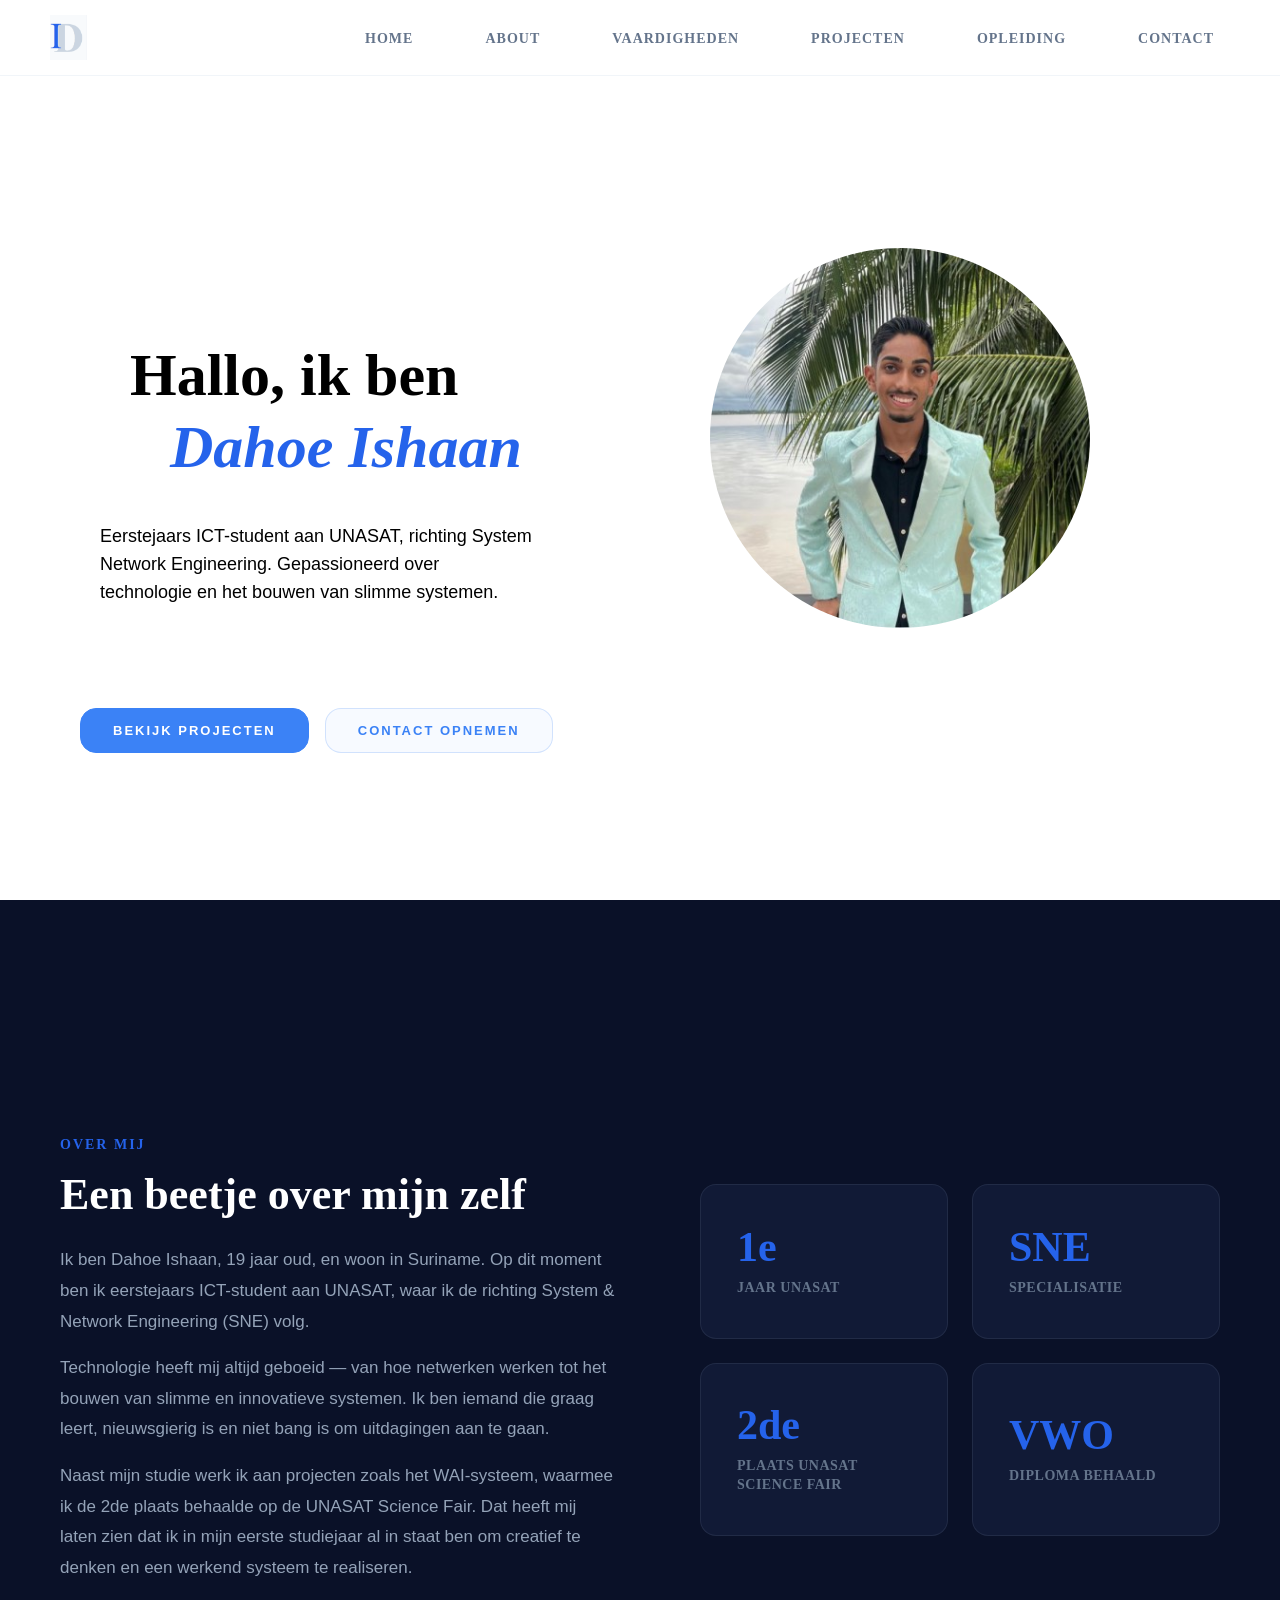
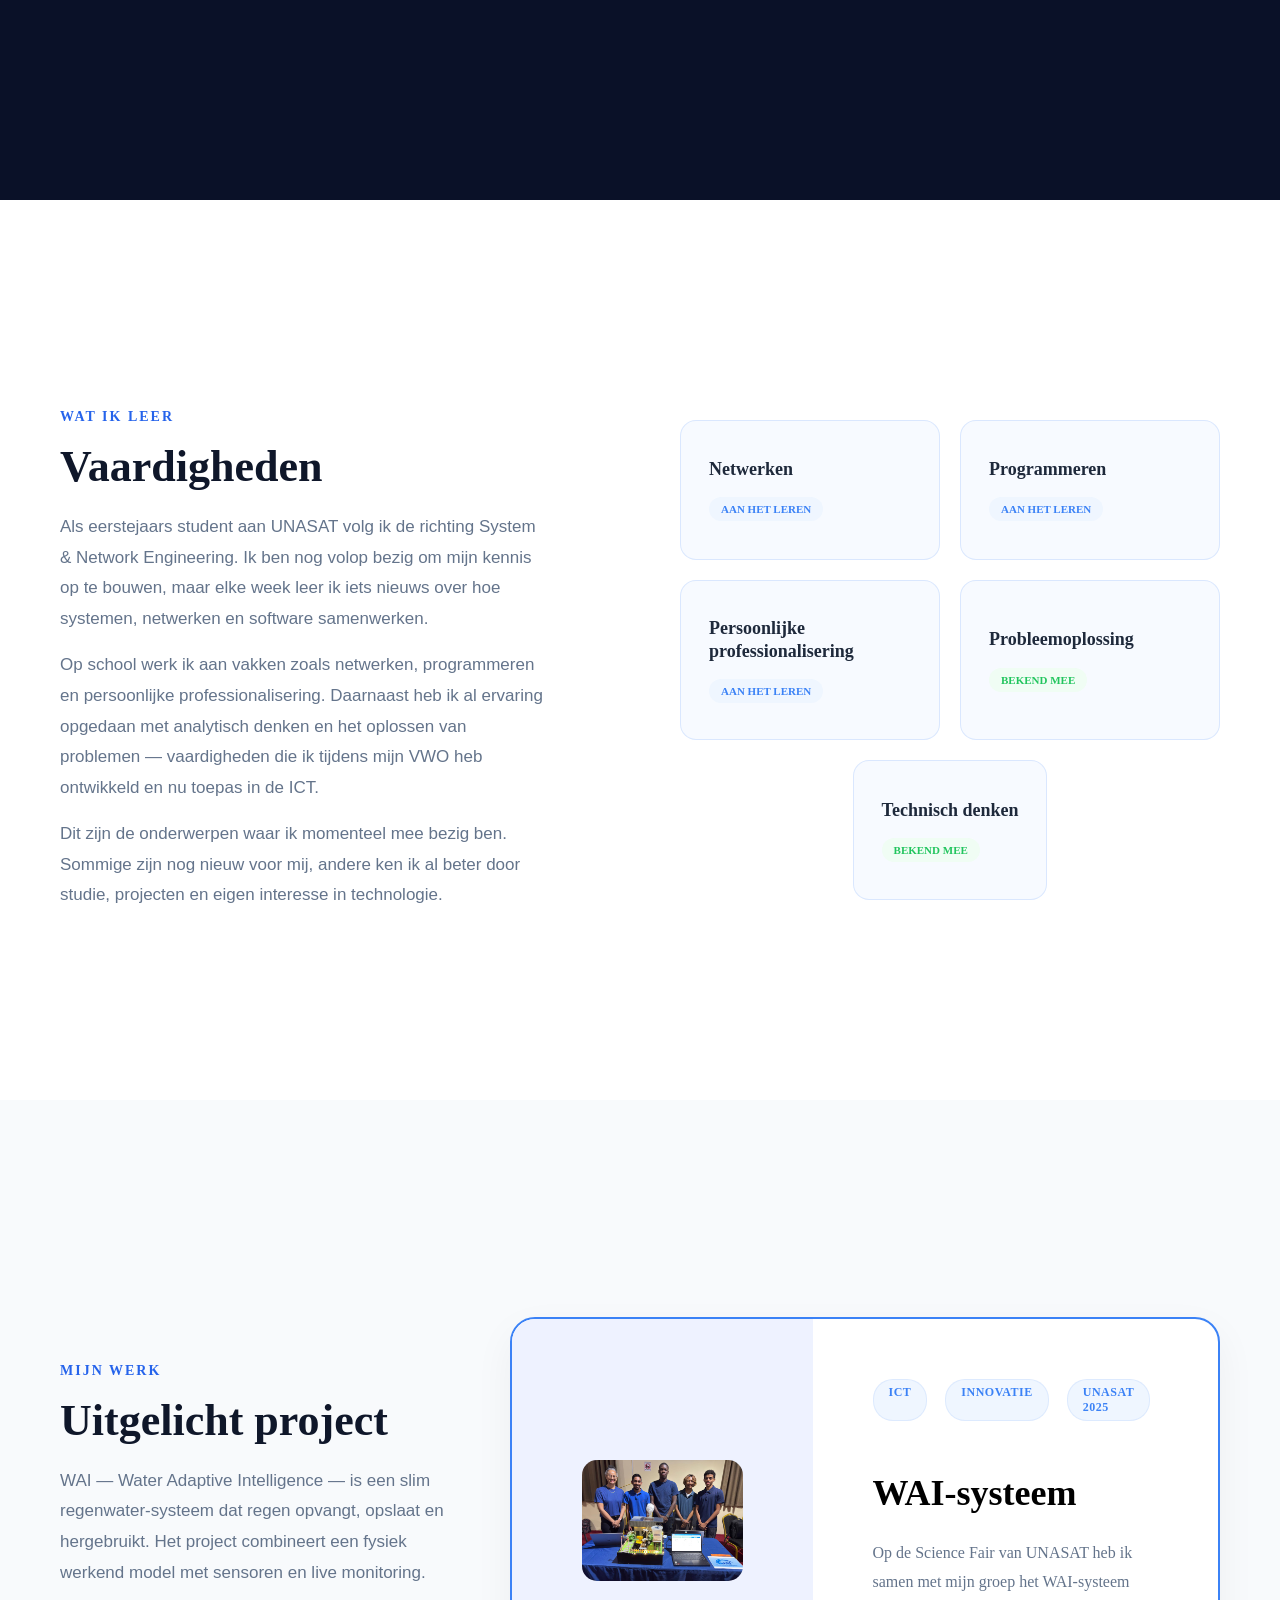
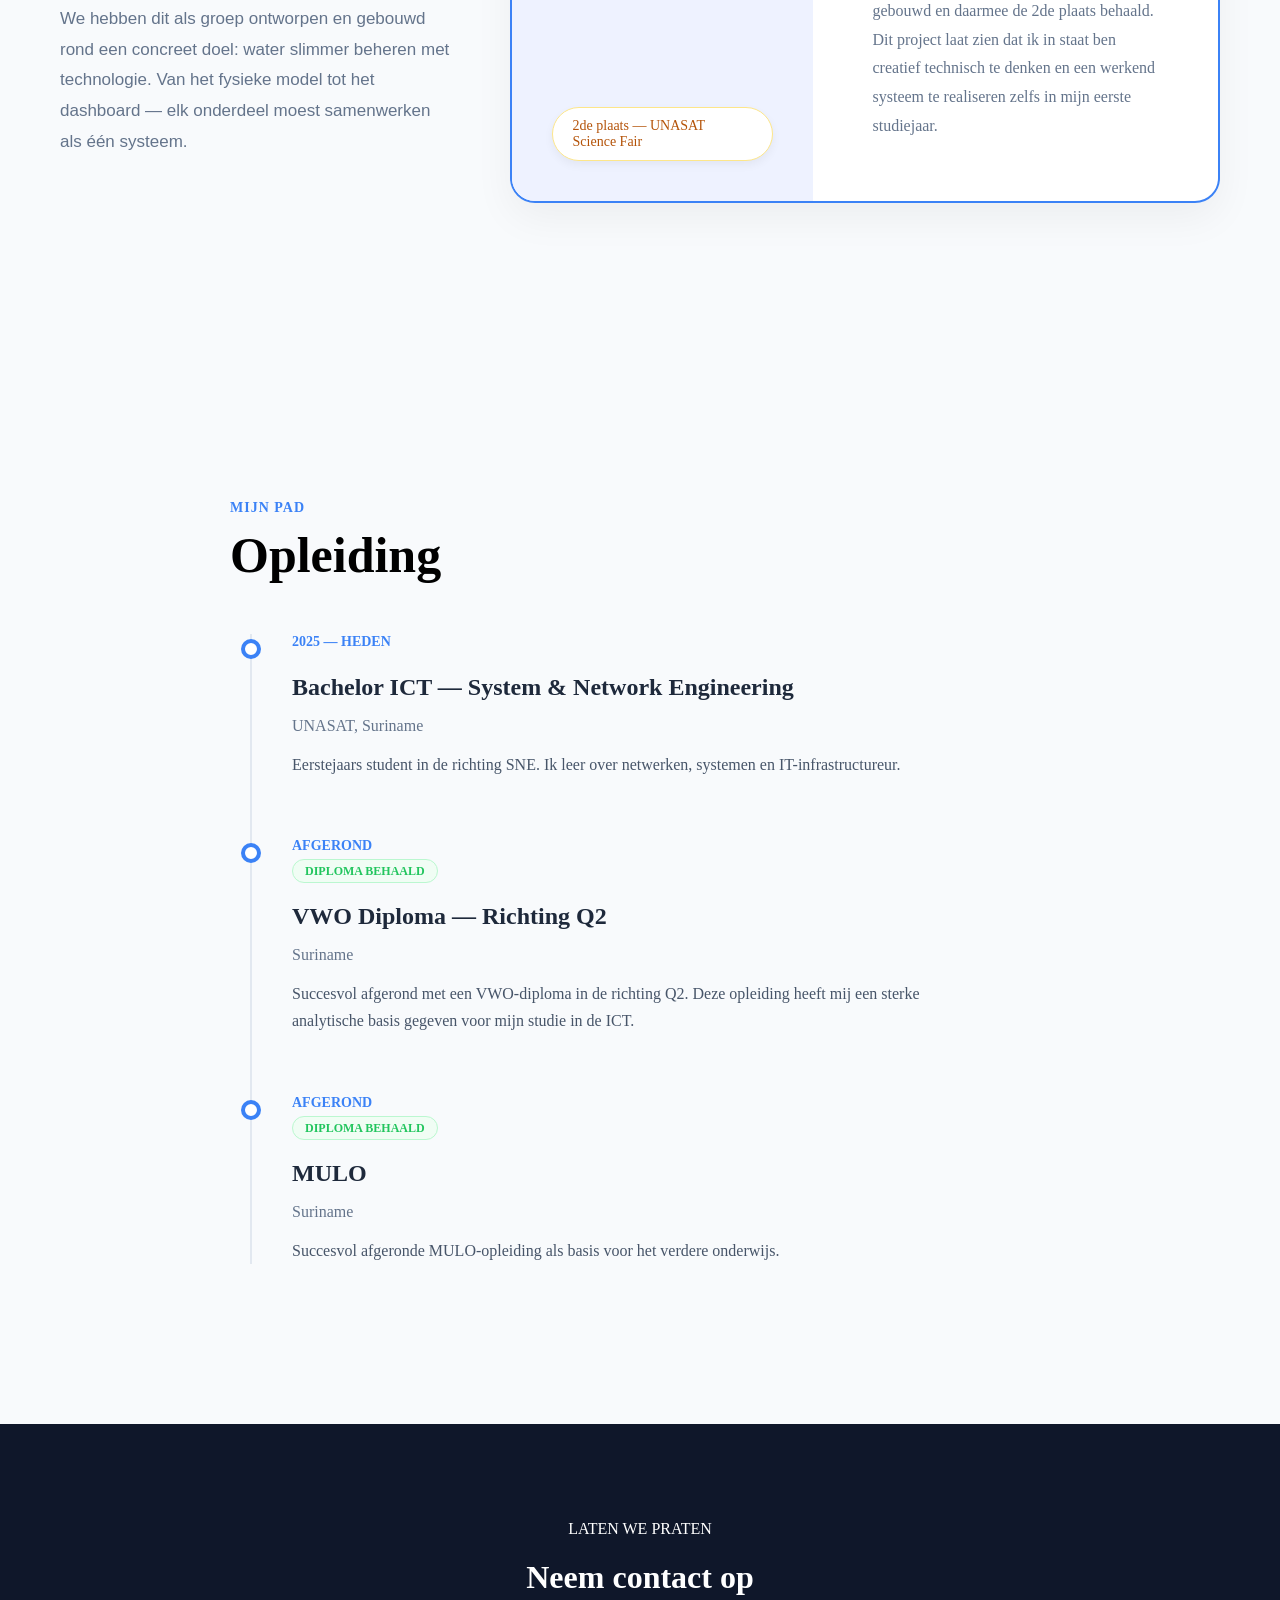
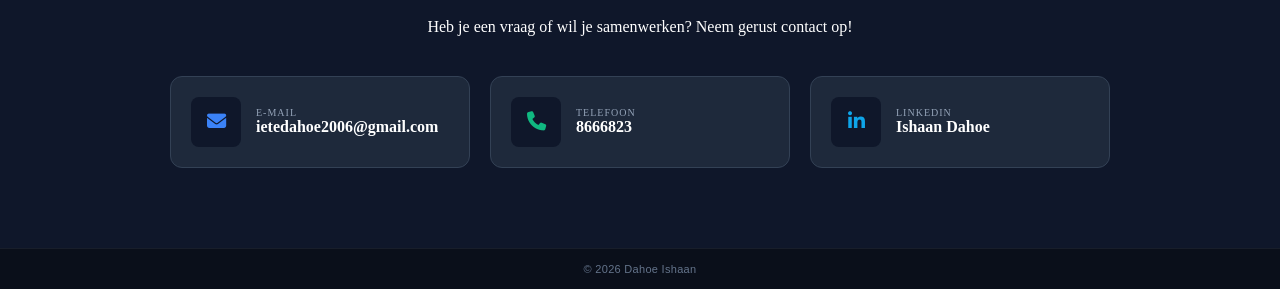
==== index.html @ 5ba1ced9 "Upload portfolio" ====
<html lang="en">

    <head>
        <meta charset="UTF-8">
        <meta name="viewport" content="width=device-width, initial-scale=1.0">
        <title>Mijn Portfolio</title>
        <link rel="stylesheet" href="style.css"/>
        <link rel="stylesheet" href="https://cdnjs.cloudflare.com/ajax/libs/font-awesome/6.5.1/css/all.min.css">
        <script src="script.js" defer></script>

    
      
    </head>




<header class="navbar">
    <nav class="navigationbar">
        <div class="logo">
            <img src="img/Screenshot 2026-04-25 195010.png" alt="logo">
        </div>

        <button class="nav-toggle" type="button" aria-label="Menu openen" aria-expanded="false">
            <i class="fa-solid fa-bars nav-icon-open"></i>
            <i class="fa-solid fa-xmark nav-icon-close"></i>
        </button>
        
        <ul class="nav-links">
            <li><a href="#home">Home</a></li>
            <li><a href="#about">About</a></li>
            <li><a href="#vaardigheden">Vaardigheden</a></li>
            <li><a href="#projecten">Projecten</a></li>
            <li><a href="#opleiding">Opleiding</a></li>
            <li><a href="#contact">Contact</a></li>
        </ul>
    </nav> 
</header>

    <section id="home" class="eerste-stuk">
    <div class="kopstuk">
        <div class="title-stuk">
          <h1 class="mijn-titel">Hallo, ik ben <span class="naam_kleur"> Dahoe Ishaan</span></h1>
        
          <div class="onder-titel">
            <p>Eerstejaars ICT-student aan UNASAT, richting System</p>
            <p>Network Engineering. Gepassioneerd over</p>
            <p>technologie en het bouwen van slimme systemen.</p>
        </div>
        </div>
        <div class="title-foto">
            <img src="img/1778696990609.jpg" alt="profile-picture" class="profile-picture"/>
        </div>
    </div>

    <div class="button-container">
        <a href="#projecten" class="btn btn-primary">Bekijk Projecten</a>
        <a href="#contact" class="btn btn-secondary">Contact Opnemen</a>
    </div>
    </section>






    <section id="about" class="zwarteblok">
        <div class="over-mij">

            <div class="links">
            <span class="mij">Over mij</span>
            <h2 class="zelf">Een beetje over mijn zelf</h2>
            <div class="overmijnzelf-tekst">
            <p>Ik ben Dahoe Ishaan, 19 jaar oud, en woon in Suriname. Op dit moment ben ik eerstejaars ICT-student aan UNASAT, waar ik de richting System &amp; Network Engineering (SNE) volg.</p>
            <p>Technologie heeft mij altijd geboeid — van hoe netwerken werken tot het bouwen van slimme en innovatieve systemen. Ik ben iemand die graag leert, nieuwsgierig is en niet bang is om uitdagingen aan te gaan.</p>
            <p>Naast mijn studie werk ik aan projecten zoals het WAI-systeem, waarmee ik de 2de plaats behaalde op de UNASAT Science Fair. Dat heeft mij laten zien dat ik in mijn eerste studiejaar al in staat ben om creatief te denken en een werkend systeem te realiseren.</p>
            </div>
            </div>

            <div class="cards">
            <div class="stat-card">
                <h3>1e</h3>
                <p>Jaar UNASAT</p>
            </div>
            <div class="stat-card">
                <h3>SNE</h3>
                <p>Specialisatie</p>
            </div>
            <div class="stat-card">
                <h3>2de</h3>
                <p>Plaats UNASAT Science Fair</p>
            </div>
            <div class="stat-card">
                <h3>VWO</h3>
                <p>Diploma behaald</p>
            </div>

            </div>
        </div>
    </section>


<section id="vaardigheden" class="vaardigheden-sectie">
    <div class="skills-sectie">
        <div class="skills-intro">
            <span class="label-blauw">Wat ik leer</span>
            <h2 class="titel-vaardigheden">Vaardigheden</h2>
            <p class="intro-tekst">Als eerstejaars student aan UNASAT volg ik de richting System &amp; Network Engineering. Ik ben nog volop bezig om mijn kennis op te bouwen, maar elke week leer ik iets nieuws over hoe systemen, netwerken en software samenwerken.</p>
            <p class="intro-tekst">Op school werk ik aan vakken zoals netwerken, programmeren en persoonlijke professionalisering. Daarnaast heb ik al ervaring opgedaan met analytisch denken en het oplossen van problemen — vaardigheden die ik tijdens mijn VWO heb ontwikkeld en nu toepas in de ICT.</p>
            <p class="intro-tekst">Dit zijn de onderwerpen waar ik momenteel mee bezig ben. Sommige zijn nog nieuw voor mij, andere ken ik al beter door studie, projecten en eigen interesse in technologie.</p>
        </div>

        <div class="skills-netwerken">
            <div class="skill-card">
                <h3>Netwerken</h3>
                <span class="tag blauw">AAN HET LEREN</span>
            </div>

            <div class="skill-card">
                <h3>Programmeren</h3>
                <span class="tag blauw">AAN HET LEREN</span>
            </div>

            <div class="skill-card skill-card-pp">
                <h3>Persoonlijke professionalisering</h3>
                <span class="tag blauw">AAN HET LEREN</span>
            </div>

            <div class="skill-card">
                <h3>Probleemoplossing</h3>
                <span class="tag groen">BEKEND MEE</span>
            </div>

            <div class="skill-card">
                <h3>Technisch denken</h3>
                <span class="tag groen">BEKEND MEE</span>
            </div>
        </div>
    </div>
</section>

<section id="projecten" class="mijnwerk-sectie">
    <div class="container-project">
        <div class="project-intro">
            <span class="label-blauw">Mijn werk</span>
            <h2 class="titel-project">Uitgelicht project</h2>
            <p class="project-intro-tekst">WAI — Water Adaptive Intelligence — is een slim regenwater-systeem dat regen opvangt, opslaat en hergebruikt. Het project combineert een fysiek werkend model met sensoren en live monitoring.</p>
            <p class="project-intro-tekst">We hebben dit als groep ontworpen en gebouwd rond een concreet doel: water slimmer beheren met technologie. Van het fysieke model tot het dashboard — elk onderdeel moest samenwerken als één systeem.</p>
        </div>

        <div class="project-card">
            <div class="project-image-side">
                <div class="project-image"> 
                <img src="img/WhatsApp Image 2026-05-07 at 12.46.30.jpeg" alt="WAI-project" class="project-foto">
                </div>
                <div class="award-badge">
                     2de plaats — UNASAT Science Fair
                </div>
            </div>

            <div class="project-content-side">
                <div class="tags-rij">
                    <span class="project-tag">ICT</span>
                    <span class="project-tag">INNOVATIE</span>
                    <span class="project-tag">UNASAT 2025</span>
                </div>
                
                <h3>WAI-systeem</h3>
                
                <p>Op de Science Fair van UNASAT heb ik samen met mijn groep het WAI-systeem gebouwd en daarmee de 2de plaats behaald. Dit project laat zien dat ik in staat ben creatief technisch te denken en een werkend systeem te realiseren zelfs in mijn eerste studiejaar.</p>
            </div>
        </div>
    </div>
</section>

<section id="opleiding" class="opleiding-sectie">
    <div class="container-small">
        <span class="label-pad">MIJN PAD</span>
        <h2 class="titel-opleiding">Opleiding</h2>

        <div class="timeline">
            <div class="timeline-item">
                <div class="dot"></div>
                <div class="content">
                    <span class="datum">2025 — HEDEN</span>
                    <h3>Bachelor ICT — System & Network Engineering</h3>
                    <p class="school">UNASAT, Suriname</p>
                    <p class="beschrijving">Eerstejaars student in de richting SNE. Ik leer over netwerken, systemen en IT-infrastructureur. </p>
                </div>
            </div>

            <div class="timeline-item">
                <div class="dot"></div>
                <div class="content">
                    <span class="datum status">AFGEROND</span>
                    <span class="badge-diploma">DIPLOMA BEHAALD</span>
                    <h3>VWO Diploma — Richting Q2</h3>
                    <p class="school">Suriname</p>
                    <p class="beschrijving">Succesvol afgerond met een VWO-diploma in de richting Q2. Deze opleiding heeft mij een sterke analytische basis gegeven voor mijn studie in de ICT.</p>
                </div>
            </div>

            <div class="timeline-item">
                <div class="dot"></div>
                <div class="content">
                    <span class="datum status">AFGEROND</span>
                    <span class="badge-diploma">DIPLOMA BEHAALD</span>
                    <h3>MULO</h3>
                    <p class="school">Suriname</p>
                    <p class="beschrijving">Succesvol afgeronde MULO-opleiding als basis voor het verdere onderwijs.</p>
                </div>
            </div>
        </div>
    </div>
</section>





<footer id="contact" class="contact-section">
    <p class="subtitle-contact">LATEN WE PRATEN</p>
    <h1>Neem contact op</h1>
    <p class="description">Heb je een vraag of wil je samenwerken? Neem gerust contact op!</p>

    <div class="contact-grid">
        <a href="mailto:ietedahoe2006@gmail.com" class="contact-card">
            <div class="icon-box email-icon">
                <i class="fa-solid fa-envelope"></i>
            </div>
            <div class="contact-info">
                <span>E-MAIL</span>
                <p>ietedahoe2006@gmail.com</p>
            </div>
        </a>

  
        <a href="tel:8666823" class="contact-card">
            <div class="icon-box phone-icon">
                <i class="fa-solid fa-phone"></i>
            </div>
            <div class="contact-info">
                <span>TELEFOON</span>
                <p>8666823</p>
            </div>
        </a>

        
        <a href="https://www.linkedin.com/in/ishaan-dahoe" target="_blank" class="contact-card">
            <div class="icon-box linkedin-icon">
                <i class="fa-brands fa-linkedin-in"></i>
            </div>
            <div class="contact-info">
                <span>LINKEDIN</span>
                <p>Ishaan Dahoe</p>
            </div>
        </a>
    </div>
</footer>












<div class="site-footer">
    <p>&copy; 2026 Dahoe Ishaan</p>
</div>



</html>
---- style.css ----
html {
    scroll-behavior: smooth;
}

*,
*::before,
*::after {
    box-sizing: border-box;
}

body {
    margin: 0;
    padding: 0;
    background-color: #ffffff;
    overflow-x: hidden;
}

#home {
    height: 100svh;
    min-height: 100svh;
    display: flex;
    flex-direction: column;
    justify-content: center;
    padding: 100px 50px 50px;
    background-color: #ffffff;
    scroll-margin-top: 0;
}

#about,
#vaardigheden,
#projecten,
#contact {
    scroll-margin-top: 80px;
}
            .kopstuk{
                align-items: center;
                justify-content: space-between;
                padding: 50px;
                display: flex;
            }

            .title-stuk{
                max-width: 600px;
            }
        
            .title-foto {
                flex: 1;
                display: flex;
                justify-content: center;
            }
            
            .profile-picture {
                max-height: 380px;
                width: auto;
                border-radius: 50%;
                object-fit: cover;
            }

            .mijn-titel {
                font-size: 60px;
                max-width: 520px;
                margin-bottom: 0px;
                line-height: 1.2;
                padding: 30px;
                font-family: Cambria, Cochin, Georgia, Times, 'Times New Roman', serif;
            }
            .naam_kleur{
                color: #2563EB;
                font-style: italic;
                padding: 40px;
            }

            .onder-titel{
                font-size: large;
                line-height: 10px;
                font-family: Arial, Helvetica, sans-serif;
            }

            .menu-knop{

            }


.button-container {
    display: flex;
    gap: 16px;
    margin-top: 30px;
    padding-left: 30px;
    justify-content: flex-start;
    flex-wrap: wrap;
}

.btn {
    display: inline-block;
    padding: 14px 32px;
    font-size: 13px;
    font-weight: 700;
    font-family: Arial, Helvetica, sans-serif;
    text-transform: uppercase;
    letter-spacing: 2px;
    text-decoration: none;
    border-radius: 16px;
    transition: all 0.3s ease;
    cursor: pointer;
}

.btn-primary {
    background-color: #3b82f6;
    color: #ffffff;
    border: 1px solid #3b82f6;
}

.btn-primary:hover {
    background-color: #2563eb;
    border-color: #2563eb;
    box-shadow: 0 10px 25px rgba(59, 130, 246, 0.35);
    transform: translateY(-4px);
}

.btn-secondary {
    background-color: rgba(59, 130, 246, 0.04);
    color: #3b82f6;
    border: 1px solid rgba(59, 130, 246, 0.2);
}

.btn-secondary:hover {
    color: #2563eb;
    border-color: #3b82f6;
    background-color: #eff6ff;
    box-shadow: 0 10px 25px rgba(59, 130, 246, 0.2);
    transform: translateY(-4px);
}


            

        .zwarteblok {
            background-color: #0a1128;
            min-height: 100svh;
            display: flex;
            align-items: center;
            justify-content: center;
            padding: 100px 60px 80px;
        }

        .over-mij {
            display: flex;
            width: 100%;
            max-width: 1280px;
            justify-content: space-between;
            align-items: center;
            gap: 80px;
        }

        .links {
            flex: 0 1 48%;
            max-width: 560px;
            text-align: left;
        }

        .mij {
            display: block;
            color: #2563EB;
            font-size: 14px;
            font-weight: 700;
            text-transform: uppercase;
            letter-spacing: 2px;
            margin-bottom: 16px;
        }

        .zelf {
            font-size: 44px;
            font-family: Georgia, 'Times New Roman', serif;
            color: #ffffff;
            margin: 0 0 24px 0;
            line-height: 1.2;
            text-align: left;
        }

        .overmijnzelf-tekst p {
            margin: 0 0 16px 0;
            line-height: 1.8;
            font-size: 17px;
            color: #94a3b8;
            font-family: Arial, Helvetica, sans-serif;
            text-align: left;
        }

        .overmijnzelf-tekst p:last-child {
            margin-bottom: 0;
        }

        .cards {
            flex: 0 0 auto;
            display: grid;
            grid-template-columns: 1fr 1fr;
            gap: 24px;
            width: 520px;
            min-width: 480px;
        }

        .stat-card {
            background-color: #111a36;
            padding: 40px 36px;
            border-radius: 16px;
            border: 1px solid rgba(148, 163, 184, 0.12);
            color: #ffffff;
            transition: all 0.3s ease;
            display: flex;
            flex-direction: column;
            justify-content: center;
            min-height: 155px;
        }

        .stat-card:hover {
            border-color: #3b82f6;
            box-shadow: 0 0 24px rgba(59, 130, 246, 0.35);
            transform: translateY(-4px);
        }

        .stat-card h3 {
            margin: 0 0 10px 0;
            font-size: 42px;
            color: #2563EB;
            font-family: Georgia, 'Times New Roman', serif;
            line-height: 1;
        }

        .stat-card p {
            margin: 0;
            font-size: 14px;
            font-weight: 600;
            text-transform: uppercase;
            letter-spacing: 0.5px;
            color: #64748b;
            line-height: 1.4;
        }

        .vaardigheden-sectie {
            min-height: 100svh;
            display: flex;
            align-items: center;
            justify-content: center;
            padding: 100px 60px 80px;
            background-color: #ffffff;
        }

        .skills-sectie {
            display: flex;
            width: 100%;
            max-width: 1280px;
            justify-content: space-between;
            align-items: center;
            gap: 80px;
        }

        .skills-intro {
            flex: 0 1 42%;
            max-width: 520px;
            text-align: left;
        }

        .skills-intro .label-blauw,
        .skills-intro .titel-vaardigheden,
        .skills-intro .intro-tekst {
            margin-left: 0;
        }

        .intro-tekst {
            font-size: 17px;
            line-height: 1.8;
            font-family: Arial, Helvetica, sans-serif;
            color: #64748b;
            margin: 0 0 16px 0;
        }

        .intro-tekst:last-of-type {
            margin-bottom: 0;
        }

        .titel-vaardigheden {
            font-size: 44px;
            font-family: Georgia, 'Times New Roman', serif;
            margin: 0 0 20px 0;
            color: #0f172a;
        }

        .label-blauw {
            display: block;
            color: #2563EB;
            font-size: 14px;
            font-weight: 700;
            text-transform: uppercase;
            letter-spacing: 2px;
            margin-bottom: 16px;
        }

        .skills-netwerken {
            flex: 0 0 auto;
            display: grid;
            grid-template-columns: repeat(2, 1fr);
            gap: 20px;
            width: 540px;
            min-width: 480px;
        }

        .skills-netwerken > div {
            background-color: rgba(59, 130, 246, 0.04);
            padding: 36px 28px;
            border-radius: 16px;
            text-align: left;
            border: 1px solid rgba(59, 130, 246, 0.15);
            transition: all 0.3s ease;
            display: flex;
            flex-direction: column;
            justify-content: center;
            min-height: 140px;
            margin-bottom: 0;
        }

        .skills-netwerken > div:hover {
            border-color: #3b82f6;
            box-shadow: 0 10px 25px rgba(59, 130, 246, 0.25);
            transform: translateY(-4px);
        }

        .skills-netwerken h3 {
            font-size: 18px;
            margin: 0 0 16px 0;
            color: #1e293b;
            line-height: 1.3;
        }

        .skill-card-pp h3 {
            line-height: 1.3;
        }

        .skills-netwerken > div:nth-child(5) {
            grid-column: 1 / -1;
            max-width: calc(50% - 10px);
            justify-self: center;
        }

        .tag {
            font-size: 11px;
            font-weight: bold;
            padding: 6px 12px;
            border-radius: 20px;
            align-self: flex-start;
        }

        .tag.blauw {
            background-color: #eff6ff;
            color: #3b82f6;
        }

        .tag.groen {
            background-color: #f0fdf4;
            color: #22c55e;
        }

        .mijnwerk-sectie {
            min-height: 100svh;
            display: flex;
            align-items: center;
            justify-content: center;
            padding: 100px 60px 80px;
            background-color: #f8fafc;
        }

        .container-project {
            display: flex;
            width: 100%;
            max-width: 1280px;
            justify-content: space-between;
            align-items: center;
            gap: 60px;
            padding: 0;
        }

        .project-intro {
            flex: 0 1 34%;
            max-width: 420px;
            text-align: left;
        }

        .project-intro .label-blauw,
        .project-intro .titel-project {
            margin-left: 0;
        }

        .project-intro-tekst {
            font-size: 17px;
            line-height: 1.8;
            color: #64748b;
            font-family: Arial, Helvetica, sans-serif;
            margin: 0 0 16px 0;
        }

        .project-intro-tekst:last-of-type {
            margin-bottom: 0;
        }

        .titel-project {
            font-size: 44px;
            font-family: Georgia, 'Times New Roman', serif;
            margin: 0 0 20px 0;
            color: #0f172a;
        }

        .project-card {
            flex: 0 1 62%;
            display: flex;
            background: white;
            border: 2px solid #3b82f6;
            border-radius: 25px;
            overflow: hidden;
            box-shadow: 0 15px 40px rgba(0, 0, 0, 0.05);
            margin-top: 0;
            transition: all 0.4s cubic-bezier(0.4, 0, 0.2, 1);
        }

.project-card:hover {
    transform: translateY(-10px);
    border-color: #3b82f6;
    box-shadow: 0 10px 25px rgba(59, 130, 246, 0.25);
}

.project-image-side {
    background-color: #eef2ff;
    display: flex;
    flex-direction: column;
    align-items: center;
    justify-content: center;
    padding: 40px;
}

.project-foto {
    width: 100%;     
    max-width: 200px;  
    height: auto;
    border-radius: 15px;
    margin-bottom: 25px;
    object-fit: contain;
    transition: transform 0.4s ease;
}

.project-image:hover img{
transform: scale(1.5);
}


.project-image {
    flex: 1.2;
    background-color: #eef2ff;
    display: flex;
    flex-direction: column;
    align-items: center;
    justify-content: center;
    padding: 30px;
}

.award-badge {
    background: white;
    padding: 10px 20px;
    border-radius: 30px;
    font-size: 14px;
    color: #b45309; 
    border: 1px solid #fde68a;
    box-shadow: 0 4px 10px rgba(0,0,0,0.05);
    transition: all 0.3s cubic-bezier()
}

.award-badge:hover{
    background-color: #ffffff;
    color: #3b82f6;
    border-color: #b45309;
    box-shadow: 0 0 15px rgba(59, 130, 246, 0.3);
    transform: scale(1.05) translateY(-2px);     
    cursor: pointer;
}



.project-content-side {
    flex: 3; 
    padding: 60px;
}

.tags-rij {
    display: flex;
    gap: 10px;
    margin-bottom: 20px;
}

.project-tag {
    border: 1px solid #3b82f6;
    color: #3b82f6;
    padding: 5px 15px;
    border-radius: 20px;
    font-size: 12px;
    font-weight: bold;
    
    display: inline-block;
    text-transform: uppercase;
    letter-spacing: 0.5px;
    background-color: #eff6ff;
    border: 1px solid rgba(59, 130, 246, 0.1);
    margin-right: 8px;
    margin-bottom: 15px;
    transition: all 0.3s ease;
}

.project-tag:hover {
    background-color: #3b82f6;
    color: #ffffff;
    box-shadow: 0 0 12px rgba(59, 130, 246, 0.4);
    transform: scale(1.05);
}

.project-content-side h3 {
    font-size: 36px;
    font-family: 'Georgia', serif;
    margin-bottom: 25px;
}

.project-content-side p {
    color: #64748b;
    line-height: 1.8;
    font-size: 16px;
    margin: 0 0 14px 0;
}

.project-content-side p:last-child {
    margin-bottom: 0;
}

.placeholder-tekst {
    margin-top: 20px;
    color: #94a3b8;
    font-size: 16px;
}

.opleiding-sectie {
    background-color: #f8fafc;
    padding: 100px 0;
}

.container-small {
    max-width: 900px;
    margin: 0 auto;
    padding: 0 40px;
}

.label-pad {
    color: #3b82f6;
    font-weight: bold;
    font-size: 14px;
    letter-spacing: 1px;
}

.titel-opleiding {
    font-size: 50px;
    font-family: 'Georgia', serif;
    margin: 10px 0 50px 0;
}


.timeline {
    border-left: 2px solid #e2e8f0;
    margin-left: 20px;
    padding-left: 40px;
}

.timeline-item {
    position: relative;
    margin-bottom: 60px;
}


.dot {
    position: absolute;
    left: -51px; 
    top: 5px;
    width: 20px;
    height: 20px;
    background-color: white;
    border: 4px solid #3b82f6;
    border-radius: 50%;
}


.datum {
    color: #3b82f6;
    font-weight: bold;
    font-size: 14px;
    display: block;
    margin-bottom: 10px;
}

.timeline-item h3 {
    font-size: 24px;
    font-family: 'Georgia', serif;
    color: #1e293b;
    margin-bottom: 5px;
}

.school {
    color: #64748b;
    font-weight: 500;
    margin-bottom: 15px;
}

.beschrijving {
    color: #475569;
    line-height: 1.7;
    max-width: 700px;
}


.badge-diploma {
    background-color: #f0fdf4;
    color: #22c55e;
    padding: 4px 12px;
    border-radius: 20px;
    font-size: 12px;
    font-weight: bold;
    border: 1px solid #bbf7d0;
    margin-bottom: 15px;
}



.contact-section {
    background-color: #0f172a;
    color: white;
    padding: 80px 20px;
    text-align: center;
}

.contact-grid {
    display: flex;
    flex-wrap: wrap;
    justify-content: center;
    gap: 20px;
    margin-top: 40px;
}


.contact-card {
    background-color: #1e293b;
    border: 1px solid #334155;
    border-radius: 12px;
    padding: 20px;
    display: flex;
    align-items: center;
    gap: 15px;
    text-decoration: none;
    min-width: 300px;
    transition: all 0.3s ease;
}

.contact-card:hover {
    border-color: #3b82f6;
    box-shadow: 0 0 20px rgba(59, 130, 246, 0.4);
    transform: translateY(-5px);
}

.icon-box {
    width: 50px;
    height: 50px;
    background-color: #0f172a;
    border-radius: 8px;
    display: flex;
    align-items: center;
    justify-content: center;
    font-size: 1.2rem;
}


.email-icon i { color: #3b82f6; }
.phone-icon i { color: #10b981; }
.linkedin-icon i { color: #0ea5e9; }

.contact-info {
    text-align: left;
}

.contact-info span {
    font-size: 10px;
    color: #94a3b8;
    letter-spacing: 1px;
}

.contact-info p {
    margin: 0;
    font-weight: 600;
    color: white;
}








.navbar {
    position: fixed;
    top: 0;
    width: 100%;
    background-color: #ffffff;
    z-index: 1000;
    border-bottom: 1px solid #f1f5f9; 
}

.navigationbar {
    display: flex;
    justify-content: space-between;
    align-items: center;
    max-width: 1400px;
    margin: 0 auto;
    padding: 15px 50px;
}

.nav-links {
    display: flex;
    list-style: none;
    gap: 40px;
    margin: 0;
    padding: 0;
}

.nav-links a {
    text-decoration: none;
    color: #64748b;
    font-size: 14px;
    font-weight: 600;
    text-transform: uppercase;
    letter-spacing: 1px;
    padding: 8px 16px; 
    border-radius: 8px; 
    transition: all 0.3s ease; 
}

.nav-links a:hover {
    color: #3b82f6; 
    background-color: rgba(59, 130, 246, 0.05); 
    box-shadow: 0 0 20px rgba(59, 130, 246, 0.4); 
}

.nav-toggle {
    display: none;
    background: none;
    border: none;
    cursor: pointer;
    padding: 8px;
    color: #64748b;
    font-size: 22px;
    line-height: 1;
}

.nav-icon-close {
    display: none;
}

.nav-toggle.is-active .nav-icon-open {
    display: none;
}

.nav-toggle.is-active .nav-icon-close {
    display: inline;
}

body.menu-open {
    overflow: hidden;
}

.logo img {
    height: 45px;
    width: auto;
}

.site-footer {
    background-color: #0a0f1a;
    border-top: 1px solid rgba(148, 163, 184, 0.1);
    padding: 14px 20px;
    text-align: center;
}

.site-footer p {
    margin: 0;
    font-size: 11px;
    color: #64748b;
    letter-spacing: 0.3px;
    font-family: Arial, Helvetica, sans-serif;
}

/* ===== Animaties ===== */
@keyframes fadeInDown {
    from {
        opacity: 0;
        transform: translateY(-14px);
    }
    to {
        opacity: 1;
        transform: translateY(0);
    }
}

@keyframes fadeInUp {
    from {
        opacity: 0;
        transform: translateY(22px);
    }
    to {
        opacity: 1;
        transform: translateY(0);
    }
}

.navbar {
    animation: fadeInDown 0.6s ease-out both;
}

#home .title-stuk {
    animation: fadeInUp 0.75s ease-out 0.15s both;
}

#home .title-foto {
    animation: fadeInUp 0.75s ease-out 0.3s both;
}

#home .button-container {
    animation: fadeInUp 0.75s ease-out 0.45s both;
}

.reveal {
    opacity: 0;
    transform: translateY(24px);
    transition: opacity 0.65s ease, transform 0.65s ease;
}

.reveal.is-visible {
    opacity: 1;
    transform: translateY(0);
}

.reveal.reveal-slow {
    transition-duration: 0.85s;
}

.project-card.reveal {
    transition-delay: 0.1s;
}

.reveal-stagger > * {
    opacity: 0;
    transform: translateY(18px);
    transition: opacity 0.5s ease, transform 0.5s ease;
}

.reveal-stagger.is-visible > * {
    opacity: 1;
    transform: translateY(0);
}

.reveal-stagger.is-visible > *:nth-child(1) { transition-delay: 0.08s; }
.reveal-stagger.is-visible > *:nth-child(2) { transition-delay: 0.16s; }
.reveal-stagger.is-visible > *:nth-child(3) { transition-delay: 0.24s; }
.reveal-stagger.is-visible > *:nth-child(4) { transition-delay: 0.32s; }
.reveal-stagger.is-visible > *:nth-child(5) { transition-delay: 0.4s; }
.reveal-stagger.is-visible > *:nth-child(6) { transition-delay: 0.48s; }

@media (prefers-reduced-motion: reduce) {
    .navbar,
    #home .title-stuk,
    #home .title-foto,
    #home .button-container {
        animation: none;
    }

    .reveal,
    .reveal-stagger > * {
        opacity: 1;
        transform: none;
        transition: none;
    }
}

/* ===== TABLET ===== */
@media (max-width: 1000px) {
    .over-mij,
    .skills-sectie,
    .container-project {
        flex-direction: column;
        align-items: flex-start;
        gap: 48px;
    }

    .links,
    .skills-intro,
    .project-intro {
        flex: 1 1 100%;
        max-width: 100%;
    }

    .cards,
    .skills-netwerken {
        width: 100%;
        min-width: 0;
    }

    .project-card {
        flex: 1 1 100%;
        width: 100%;
        flex-direction: column;
    }
}

/* ===== MOBILE ===== */
@media (max-width: 768px) {
    #about,
    #vaardigheden,
    #projecten,
    #contact {
        scroll-margin-top: 70px;
    }

    .navigationbar {
        padding: 12px 20px;
        position: relative;
    }

    .nav-toggle {
        display: block;
        z-index: 1001;
    }

    .nav-links {
        display: none;
        flex-direction: column;
        gap: 0;
        position: absolute;
        top: 100%;
        left: 0;
        right: 0;
        background-color: #ffffff;
        border-bottom: 1px solid #f1f5f9;
        box-shadow: 0 12px 24px rgba(15, 23, 42, 0.08);
        padding: 8px 0 16px;
    }

    .nav-links.nav-open {
        display: flex;
    }

    .nav-links li {
        width: 100%;
    }

    .nav-links a {
        display: block;
        padding: 14px 24px;
        font-size: 13px;
        border-radius: 0;
    }

    .nav-links a:hover {
        box-shadow: none;
        background-color: rgba(59, 130, 246, 0.06);
    }

    #home {
        height: auto;
        min-height: 100svh;
        padding: 90px 24px 48px;
        justify-content: center;
    }

    .kopstuk {
        flex-direction: column;
        padding: 0;
        gap: 24px;
        text-align: center;
    }

    .title-stuk {
        max-width: 100%;
    }

    .mijn-titel {
        font-size: 36px;
        padding: 0;
        max-width: 100%;
    }

    .naam_kleur {
        padding: 0;
        display: block;
    }

    .onder-titel {
        line-height: 1.6;
    }

    .onder-titel p {
        margin: 0 0 6px 0;
    }

    .title-foto {
        width: 100%;
    }

    .profile-picture {
        max-height: 260px;
        max-width: 260px;
    }

    .button-container {
        flex-direction: column;
        align-items: stretch;
        padding-left: 0;
        margin-top: 24px;
        gap: 12px;
    }

    .btn {
        text-align: center;
        width: 100%;
    }

    .zwarteblok,
    .vaardigheden-sectie,
    .mijnwerk-sectie {
        min-height: auto;
        padding: 90px 24px 60px;
        align-items: flex-start;
    }

    .over-mij,
    .skills-sectie,
    .container-project {
        gap: 36px;
    }

    .zelf,
    .titel-vaardigheden,
    .titel-project {
        font-size: 32px;
    }

    .overmijnzelf-tekst p,
    .intro-tekst,
    .project-intro-tekst {
        font-size: 16px;
    }

    .cards {
        grid-template-columns: 1fr 1fr;
        gap: 16px;
    }

    .stat-card {
        padding: 28px 20px;
        min-height: 120px;
    }

    .stat-card h3 {
        font-size: 32px;
    }

    .stat-card p {
        font-size: 12px;
    }

    .skills-netwerken {
        grid-template-columns: 1fr;
        gap: 16px;
    }

    .skills-netwerken > div {
        padding: 28px 24px;
        min-height: auto;
    }

    .skills-netwerken > div:nth-child(5) {
        grid-column: auto;
        max-width: 100%;
        justify-self: stretch;
    }

    .project-content-side {
        padding: 28px 24px;
    }

    .project-content-side h3 {
        font-size: 28px;
        margin-bottom: 16px;
    }

    .project-content-side p {
        font-size: 15px;
    }

    .project-image-side {
        padding: 28px 24px;
    }

    .project-foto {
        max-width: 180px;
    }

    .tags-rij {
        flex-wrap: wrap;
    }

    .opleiding-sectie {
        padding: 80px 0 60px;
    }

    .container-small {
        padding: 0 24px;
    }

    .titel-opleiding {
        font-size: 36px;
        margin-bottom: 36px;
    }

    .timeline {
        margin-left: 12px;
        padding-left: 28px;
    }

    .dot {
        left: -39px;
        width: 16px;
        height: 16px;
    }

    .timeline-item h3 {
        font-size: 20px;
    }

    .contact-section {
        padding: 70px 24px 60px;
    }

    .contact-section h1 {
        font-size: 32px;
    }

    .contact-grid {
        flex-direction: column;
        align-items: stretch;
        gap: 16px;
    }

    .contact-card {
        min-width: 0;
        width: 100%;
    }

    .project-image:hover img {
        transform: none;
    }
}

/* ===== SMALL PHONES ===== */
@media (max-width: 480px) {
    .mijn-titel {
        font-size: 30px;
    }

    .zelf,
    .titel-vaardigheden,
    .titel-project,
    .titel-opleiding {
        font-size: 28px;
    }

    .cards {
        grid-template-columns: 1fr;
    }

    .stat-card h3 {
        font-size: 28px;
    }

    .award-badge {
        font-size: 12px;
        text-align: center;
        padding: 8px 14px;
    }
}

@media (hover: hover) {
    .project-image:hover img {
        transform: scale(1.5);
    }
}
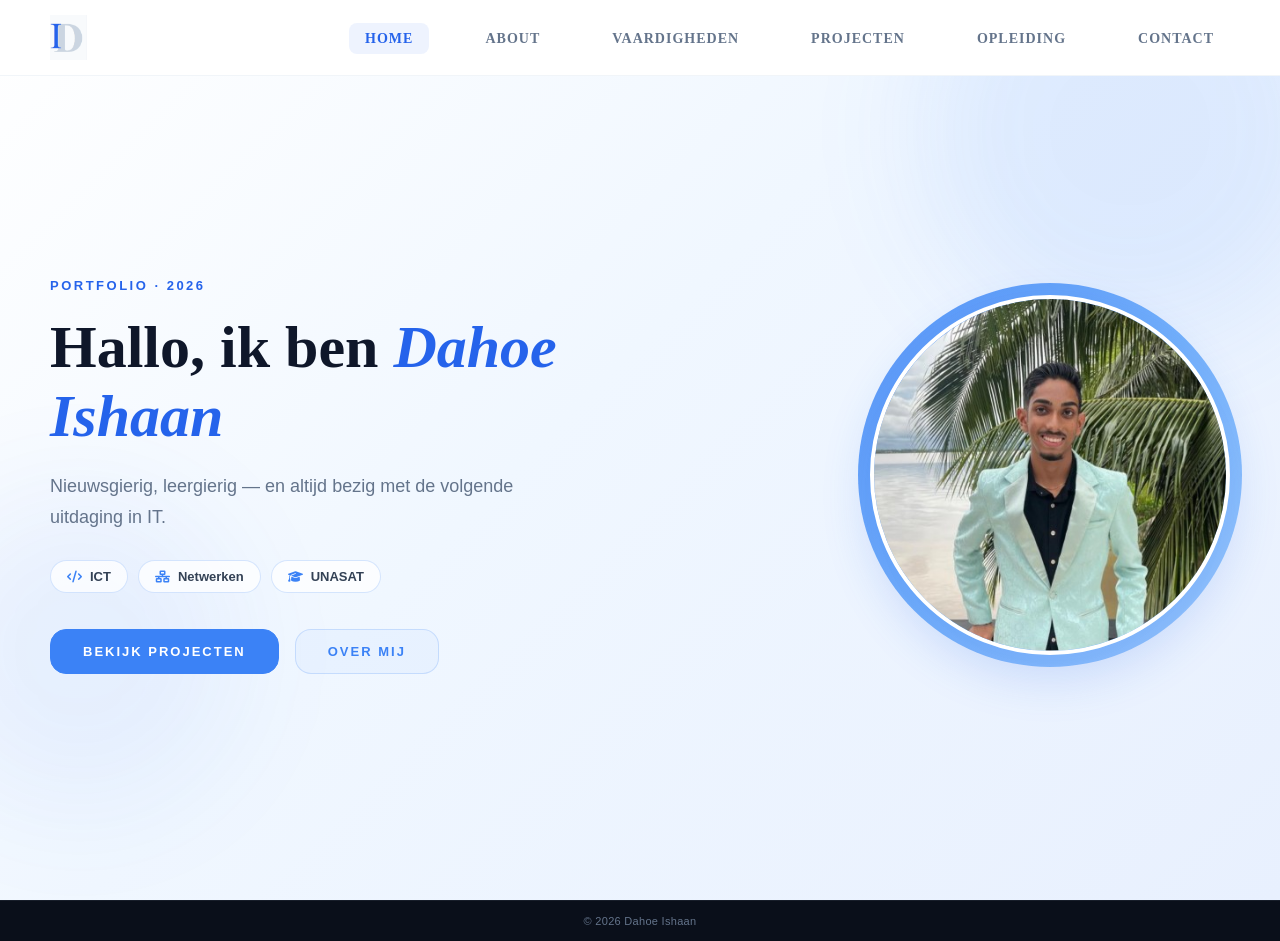
==== commit e70407ad: "Add files via upload" ====
--- a/index.html
+++ b/index.html
@@ -1,278 +1,74 @@
-<html lang="en">
-
-    <head>
-        <meta charset="UTF-8">
-        <meta name="viewport" content="width=device-width, initial-scale=1.0">
-        <title>Mijn Portfolio</title>
-        <link rel="stylesheet" href="style.css"/>
-        <link rel="stylesheet" href="https://cdnjs.cloudflare.com/ajax/libs/font-awesome/6.5.1/css/all.min.css">
-        <script src="script.js" defer></script>
-
-    
-      
-    </head>
-
-
-
+<!DOCTYPE html>
+<html lang="nl">
+<head>
+    <meta charset="UTF-8">
+    <meta name="viewport" content="width=device-width, initial-scale=1.0">
+    <title>Mijn Portfolio — Home</title>
+    <link rel="stylesheet" href="css/main.css">
+    <link rel="stylesheet" href="css/home.css">
+    <link rel="stylesheet" href="https://cdnjs.cloudflare.com/ajax/libs/font-awesome/6.5.1/css/all.min.css">
+    <script src="script.js" defer></script>
+</head>
+<body>
 
 <header class="navbar">
     <nav class="navigationbar">
-        <div class="logo">
-            <img src="img/Screenshot 2026-04-25 195010.png" alt="logo">
-        </div>
+        <a href="index.html" class="logo">
+            <img src="img/logo.png" alt="logo">
+        </a>
 
         <button class="nav-toggle" type="button" aria-label="Menu openen" aria-expanded="false">
             <i class="fa-solid fa-bars nav-icon-open"></i>
             <i class="fa-solid fa-xmark nav-icon-close"></i>
         </button>
-        
+
         <ul class="nav-links">
-            <li><a href="#home">Home</a></li>
-            <li><a href="#about">About</a></li>
-            <li><a href="#vaardigheden">Vaardigheden</a></li>
-            <li><a href="#projecten">Projecten</a></li>
-            <li><a href="#opleiding">Opleiding</a></li>
-            <li><a href="#contact">Contact</a></li>
+            <li><a href="index.html" class="nav-active">Home</a></li>
+            <li><a href="about.html">About</a></li>
+            <li><a href="vaardigheden.html">Vaardigheden</a></li>
+            <li><a href="work.html">Projecten</a></li>
+            <li><a href="opleiding.html">Opleiding</a></li>
+            <li><a href="contact.html">Contact</a></li>
         </ul>
-    </nav> 
+    </nav>
 </header>
 
-    <section id="home" class="eerste-stuk">
-    <div class="kopstuk">
-        <div class="title-stuk">
-          <h1 class="mijn-titel">Hallo, ik ben <span class="naam_kleur"> Dahoe Ishaan</span></h1>
-        
-          <div class="onder-titel">
-            <p>Eerstejaars ICT-student aan UNASAT, richting System</p>
-            <p>Network Engineering. Gepassioneerd over</p>
-            <p>technologie en het bouwen van slimme systemen.</p>
+<main>
+    <section id="home" class="home-hero">
+        <div class="home-bg" aria-hidden="true">
+            <span class="home-blob home-blob-1"></span>
+            <span class="home-blob home-blob-2"></span>
         </div>
-        </div>
-        <div class="title-foto">
-            <img src="img/1778696990609.jpg" alt="profile-picture" class="profile-picture"/>
-        </div>
-    </div>
 
-    <div class="button-container">
-        <a href="#projecten" class="btn btn-primary">Bekijk Projecten</a>
-        <a href="#contact" class="btn btn-secondary">Contact Opnemen</a>
-    </div>
-    </section>
+        <div class="home-content">
+            <div class="home-text">
+                <span class="home-label">Portfolio · 2026</span>
+                <h1 class="home-title">Hallo, ik ben <span class="home-name">Dahoe Ishaan</span></h1>
+                <p class="home-tagline">Nieuwsgierig, leergierig — en altijd bezig met de volgende uitdaging in IT.</p>
 
+                <div class="home-tags">
+                    <span class="home-tag"><i class="fa-solid fa-code"></i> ICT</span>
+                    <span class="home-tag"><i class="fa-solid fa-network-wired"></i> Netwerken</span>
+                    <span class="home-tag"><i class="fa-solid fa-graduation-cap"></i> UNASAT</span>
+                </div>
 
-
-
-
-
-    <section id="about" class="zwarteblok">
-        <div class="over-mij">
-
-            <div class="links">
-            <span class="mij">Over mij</span>
-            <h2 class="zelf">Een beetje over mijn zelf</h2>
-            <div class="overmijnzelf-tekst">
-            <p>Ik ben Dahoe Ishaan, 19 jaar oud, en woon in Suriname. Op dit moment ben ik eerstejaars ICT-student aan UNASAT, waar ik de richting System &amp; Network Engineering (SNE) volg.</p>
-            <p>Technologie heeft mij altijd geboeid — van hoe netwerken werken tot het bouwen van slimme en innovatieve systemen. Ik ben iemand die graag leert, nieuwsgierig is en niet bang is om uitdagingen aan te gaan.</p>
-            <p>Naast mijn studie werk ik aan projecten zoals het WAI-systeem, waarmee ik de 2de plaats behaalde op de UNASAT Science Fair. Dat heeft mij laten zien dat ik in mijn eerste studiejaar al in staat ben om creatief te denken en een werkend systeem te realiseren.</p>
-            </div>
+                <div class="button-container">
+                    <a href="work.html" class="btn btn-primary">Bekijk Projecten</a>
+                    <a href="about.html" class="btn btn-secondary">Over Mij</a>
+                </div>
             </div>
 
-            <div class="cards">
-            <div class="stat-card">
-                <h3>1e</h3>
-                <p>Jaar UNASAT</p>
-            </div>
-            <div class="stat-card">
-                <h3>SNE</h3>
-                <p>Specialisatie</p>
-            </div>
-            <div class="stat-card">
-                <h3>2de</h3>
-                <p>Plaats UNASAT Science Fair</p>
-            </div>
-            <div class="stat-card">
-                <h3>VWO</h3>
-                <p>Diploma behaald</p>
-            </div>
-
+            <div class="home-photo-wrap">
+                <div class="home-photo-ring" aria-hidden="true"></div>
+                <img src="img/profile-picture.jpg" alt="Profielfoto van Dahoe Ishaan" class="profile-picture"/>
             </div>
         </div>
     </section>
-
-
-<section id="vaardigheden" class="vaardigheden-sectie">
-    <div class="skills-sectie">
-        <div class="skills-intro">
-            <span class="label-blauw">Wat ik leer</span>
-            <h2 class="titel-vaardigheden">Vaardigheden</h2>
-            <p class="intro-tekst">Als eerstejaars student aan UNASAT volg ik de richting System &amp; Network Engineering. Ik ben nog volop bezig om mijn kennis op te bouwen, maar elke week leer ik iets nieuws over hoe systemen, netwerken en software samenwerken.</p>
-            <p class="intro-tekst">Op school werk ik aan vakken zoals netwerken, programmeren en persoonlijke professionalisering. Daarnaast heb ik al ervaring opgedaan met analytisch denken en het oplossen van problemen — vaardigheden die ik tijdens mijn VWO heb ontwikkeld en nu toepas in de ICT.</p>
-            <p class="intro-tekst">Dit zijn de onderwerpen waar ik momenteel mee bezig ben. Sommige zijn nog nieuw voor mij, andere ken ik al beter door studie, projecten en eigen interesse in technologie.</p>
-        </div>
-
-        <div class="skills-netwerken">
-            <div class="skill-card">
-                <h3>Netwerken</h3>
-                <span class="tag blauw">AAN HET LEREN</span>
-            </div>
-
-            <div class="skill-card">
-                <h3>Programmeren</h3>
-                <span class="tag blauw">AAN HET LEREN</span>
-            </div>
-
-            <div class="skill-card skill-card-pp">
-                <h3>Persoonlijke professionalisering</h3>
-                <span class="tag blauw">AAN HET LEREN</span>
-            </div>
-
-            <div class="skill-card">
-                <h3>Probleemoplossing</h3>
-                <span class="tag groen">BEKEND MEE</span>
-            </div>
-
-            <div class="skill-card">
-                <h3>Technisch denken</h3>
-                <span class="tag groen">BEKEND MEE</span>
-            </div>
-        </div>
-    </div>
-</section>
-
-<section id="projecten" class="mijnwerk-sectie">
-    <div class="container-project">
-        <div class="project-intro">
-            <span class="label-blauw">Mijn werk</span>
-            <h2 class="titel-project">Uitgelicht project</h2>
-            <p class="project-intro-tekst">WAI — Water Adaptive Intelligence — is een slim regenwater-systeem dat regen opvangt, opslaat en hergebruikt. Het project combineert een fysiek werkend model met sensoren en live monitoring.</p>
-            <p class="project-intro-tekst">We hebben dit als groep ontworpen en gebouwd rond een concreet doel: water slimmer beheren met technologie. Van het fysieke model tot het dashboard — elk onderdeel moest samenwerken als één systeem.</p>
-        </div>
-
-        <div class="project-card">
-            <div class="project-image-side">
-                <div class="project-image"> 
-                <img src="img/WhatsApp Image 2026-05-07 at 12.46.30.jpeg" alt="WAI-project" class="project-foto">
-                </div>
-                <div class="award-badge">
-                     2de plaats — UNASAT Science Fair
-                </div>
-            </div>
-
-            <div class="project-content-side">
-                <div class="tags-rij">
-                    <span class="project-tag">ICT</span>
-                    <span class="project-tag">INNOVATIE</span>
-                    <span class="project-tag">UNASAT 2025</span>
-                </div>
-                
-                <h3>WAI-systeem</h3>
-                
-                <p>Op de Science Fair van UNASAT heb ik samen met mijn groep het WAI-systeem gebouwd en daarmee de 2de plaats behaald. Dit project laat zien dat ik in staat ben creatief technisch te denken en een werkend systeem te realiseren zelfs in mijn eerste studiejaar.</p>
-            </div>
-        </div>
-    </div>
-</section>
-
-<section id="opleiding" class="opleiding-sectie">
-    <div class="container-small">
-        <span class="label-pad">MIJN PAD</span>
-        <h2 class="titel-opleiding">Opleiding</h2>
-
-        <div class="timeline">
-            <div class="timeline-item">
-                <div class="dot"></div>
-                <div class="content">
-                    <span class="datum">2025 — HEDEN</span>
-                    <h3>Bachelor ICT — System & Network Engineering</h3>
-                    <p class="school">UNASAT, Suriname</p>
-                    <p class="beschrijving">Eerstejaars student in de richting SNE. Ik leer over netwerken, systemen en IT-infrastructureur. </p>
-                </div>
-            </div>
-
-            <div class="timeline-item">
-                <div class="dot"></div>
-                <div class="content">
-                    <span class="datum status">AFGEROND</span>
-                    <span class="badge-diploma">DIPLOMA BEHAALD</span>
-                    <h3>VWO Diploma — Richting Q2</h3>
-                    <p class="school">Suriname</p>
-                    <p class="beschrijving">Succesvol afgerond met een VWO-diploma in de richting Q2. Deze opleiding heeft mij een sterke analytische basis gegeven voor mijn studie in de ICT.</p>
-                </div>
-            </div>
-
-            <div class="timeline-item">
-                <div class="dot"></div>
-                <div class="content">
-                    <span class="datum status">AFGEROND</span>
-                    <span class="badge-diploma">DIPLOMA BEHAALD</span>
-                    <h3>MULO</h3>
-                    <p class="school">Suriname</p>
-                    <p class="beschrijving">Succesvol afgeronde MULO-opleiding als basis voor het verdere onderwijs.</p>
-                </div>
-            </div>
-        </div>
-    </div>
-</section>
-
-
-
-
-
-<footer id="contact" class="contact-section">
-    <p class="subtitle-contact">LATEN WE PRATEN</p>
-    <h1>Neem contact op</h1>
-    <p class="description">Heb je een vraag of wil je samenwerken? Neem gerust contact op!</p>
-
-    <div class="contact-grid">
-        <a href="mailto:ietedahoe2006@gmail.com" class="contact-card">
-            <div class="icon-box email-icon">
-                <i class="fa-solid fa-envelope"></i>
-            </div>
-            <div class="contact-info">
-                <span>E-MAIL</span>
-                <p>ietedahoe2006@gmail.com</p>
-            </div>
-        </a>
-
-  
-        <a href="tel:8666823" class="contact-card">
-            <div class="icon-box phone-icon">
-                <i class="fa-solid fa-phone"></i>
-            </div>
-            <div class="contact-info">
-                <span>TELEFOON</span>
-                <p>8666823</p>
-            </div>
-        </a>
-
-        
-        <a href="https://www.linkedin.com/in/ishaan-dahoe" target="_blank" class="contact-card">
-            <div class="icon-box linkedin-icon">
-                <i class="fa-brands fa-linkedin-in"></i>
-            </div>
-            <div class="contact-info">
-                <span>LINKEDIN</span>
-                <p>Ishaan Dahoe</p>
-            </div>
-        </a>
-    </div>
-</footer>
-
-
-
-
-
-
-
-
-
-
-
+</main>
 
 <div class="site-footer">
     <p>&copy; 2026 Dahoe Ishaan</p>
 </div>
 
-
-
-</html>+</body>
+</html>
--- a/css/main.css
+++ b/css/main.css
@@ -0,0 +1,360 @@
+html {
+    scroll-behavior: smooth;
+}
+
+*,
+*::before,
+*::after {
+    box-sizing: border-box;
+}
+
+body {
+    margin: 0;
+    padding: 0;
+    background-color: #ffffff;
+    overflow-x: hidden;
+}
+
+#about,
+#vaardigheden,
+#projecten,
+#contact {
+    scroll-margin-top: 80px;
+}
+
+.btn {
+    display: inline-block;
+    padding: 14px 32px;
+    font-size: 13px;
+    font-weight: 700;
+    font-family: Arial, Helvetica, sans-serif;
+    text-transform: uppercase;
+    letter-spacing: 2px;
+    text-decoration: none;
+    border-radius: 16px;
+    transition: all 0.3s ease;
+    cursor: pointer;
+}
+
+.btn-primary {
+    background-color: #3b82f6;
+    color: #ffffff;
+    border: 1px solid #3b82f6;
+}
+
+.btn-primary:hover {
+    background-color: #2563eb;
+    border-color: #2563eb;
+    box-shadow: 0 10px 25px rgba(59, 130, 246, 0.35);
+    transform: translateY(-4px);
+}
+
+.btn-secondary {
+    background-color: rgba(59, 130, 246, 0.04);
+    color: #3b82f6;
+    border: 1px solid rgba(59, 130, 246, 0.2);
+}
+
+.btn-secondary:hover {
+    color: #2563eb;
+    border-color: #3b82f6;
+    background-color: #eff6ff;
+    box-shadow: 0 10px 25px rgba(59, 130, 246, 0.2);
+    transform: translateY(-4px);
+}
+
+.back-home {
+    display: flex;
+    justify-content: center;
+    padding: 0 24px 48px;
+}
+
+.back-home .btn {
+    display: inline-flex;
+    align-items: center;
+    gap: 10px;
+}
+
+.zwarteblok + .back-home,
+.contact-section + .back-home {
+    background-color: #0a1128;
+    padding-bottom: 60px;
+}
+
+.page-main .contact-section + .back-home {
+    background-color: #0f172a;
+}
+
+.vaardigheden-sectie + .back-home {
+    background-color: #ffffff;
+}
+
+.mijnwerk-sectie + .back-home,
+.opleiding-sectie + .back-home {
+    background-color: #f8fafc;
+}
+
+.zwarteblok + .back-home .btn-secondary,
+.page-main .contact-section + .back-home .btn-secondary {
+    background-color: rgba(255, 255, 255, 0.06);
+    color: #ffffff;
+    border-color: rgba(148, 163, 184, 0.4);
+}
+
+.zwarteblok + .back-home .btn-secondary:hover,
+.page-main .contact-section + .back-home .btn-secondary:hover {
+    background-color: rgba(59, 130, 246, 0.15);
+    color: #ffffff;
+    border-color: #3b82f6;
+}
+
+.label-blauw {
+    display: block;
+    color: #2563EB;
+    font-size: 14px;
+    font-weight: 700;
+    text-transform: uppercase;
+    letter-spacing: 2px;
+    margin-bottom: 16px;
+}
+
+.navbar {
+    position: fixed;
+    top: 0;
+    width: 100%;
+    background-color: #ffffff;
+    z-index: 1000;
+    border-bottom: 1px solid #f1f5f9;
+}
+
+.navigationbar {
+    display: flex;
+    justify-content: space-between;
+    align-items: center;
+    max-width: 1400px;
+    margin: 0 auto;
+    padding: 15px 50px;
+}
+
+.nav-links {
+    display: flex;
+    list-style: none;
+    gap: 40px;
+    margin: 0;
+    padding: 0;
+}
+
+.nav-links a {
+    text-decoration: none;
+    color: #64748b;
+    font-size: 14px;
+    font-weight: 600;
+    text-transform: uppercase;
+    letter-spacing: 1px;
+    padding: 8px 16px;
+    border-radius: 8px;
+    transition: all 0.3s ease;
+}
+
+.nav-links a:hover {
+    color: #3b82f6;
+    background-color: rgba(59, 130, 246, 0.05);
+    box-shadow: 0 0 20px rgba(59, 130, 246, 0.4);
+}
+
+.nav-links a.nav-active {
+    color: #2563eb;
+    background-color: rgba(37, 99, 235, 0.08);
+}
+
+.logo {
+    display: flex;
+    align-items: center;
+    text-decoration: none;
+}
+
+.page-main {
+    padding-top: 76px;
+    min-height: calc(100svh - 76px);
+}
+
+.nav-toggle {
+    display: none;
+    background: none;
+    border: none;
+    cursor: pointer;
+    padding: 8px;
+    color: #64748b;
+    font-size: 22px;
+    line-height: 1;
+}
+
+.nav-icon-close {
+    display: none;
+}
+
+.nav-toggle.is-active .nav-icon-open {
+    display: none;
+}
+
+.nav-toggle.is-active .nav-icon-close {
+    display: inline;
+}
+
+body.menu-open {
+    overflow: hidden;
+}
+
+.logo img {
+    height: 45px;
+    width: auto;
+}
+
+.site-footer {
+    background-color: #0a0f1a;
+    border-top: 1px solid rgba(148, 163, 184, 0.1);
+    padding: 14px 20px;
+    text-align: center;
+}
+
+.site-footer p {
+    margin: 0;
+    font-size: 11px;
+    color: #64748b;
+    letter-spacing: 0.3px;
+    font-family: Arial, Helvetica, sans-serif;
+}
+
+@keyframes fadeInDown {
+    from {
+        opacity: 0;
+        transform: translateY(-14px);
+    }
+    to {
+        opacity: 1;
+        transform: translateY(0);
+    }
+}
+
+@keyframes fadeInUp {
+    from {
+        opacity: 0;
+        transform: translateY(22px);
+    }
+    to {
+        opacity: 1;
+        transform: translateY(0);
+    }
+}
+
+.navbar {
+    animation: fadeInDown 0.6s ease-out both;
+}
+
+.reveal {
+    opacity: 0;
+    transform: translateY(24px);
+    transition: opacity 0.65s ease, transform 0.65s ease;
+}
+
+.reveal.is-visible {
+    opacity: 1;
+    transform: translateY(0);
+}
+
+.reveal.reveal-slow {
+    transition-duration: 0.85s;
+}
+
+.project-card.reveal {
+    transition-delay: 0.1s;
+}
+
+.reveal-stagger > * {
+    opacity: 0;
+    transform: translateY(18px);
+    transition: opacity 0.5s ease, transform 0.5s ease;
+}
+
+.reveal-stagger.is-visible > * {
+    opacity: 1;
+    transform: translateY(0);
+}
+
+.reveal-stagger.is-visible > *:nth-child(1) { transition-delay: 0.08s; }
+.reveal-stagger.is-visible > *:nth-child(2) { transition-delay: 0.16s; }
+.reveal-stagger.is-visible > *:nth-child(3) { transition-delay: 0.24s; }
+.reveal-stagger.is-visible > *:nth-child(4) { transition-delay: 0.32s; }
+.reveal-stagger.is-visible > *:nth-child(5) { transition-delay: 0.4s; }
+.reveal-stagger.is-visible > *:nth-child(6) { transition-delay: 0.48s; }
+
+@media (hover: hover) {
+    .reveal-stagger.is-visible > .stat-card:hover,
+    .reveal-stagger.is-visible > .contact-card:hover,
+    .reveal-stagger.is-visible > .skill-card:hover,
+    .reveal.is-visible.project-card:hover {
+        border-color: #3b82f6;
+        box-shadow: 0 10px 25px rgba(59, 130, 246, 0.25);
+        transform: translateY(-4px);
+    }
+}
+
+@media (prefers-reduced-motion: reduce) {
+    .navbar {
+        animation: none;
+    }
+
+    .reveal,
+    .reveal-stagger > * {
+        opacity: 1;
+        transform: none;
+        transition: none;
+    }
+}
+
+@media (max-width: 768px) {
+    .navigationbar {
+        padding: 12px 20px;
+        position: relative;
+    }
+
+    .nav-toggle {
+        display: block;
+        z-index: 1001;
+    }
+
+    .nav-links {
+        display: none;
+        flex-direction: column;
+        gap: 0;
+        position: absolute;
+        top: 100%;
+        left: 0;
+        right: 0;
+        background-color: #ffffff;
+        border-bottom: 1px solid #f1f5f9;
+        box-shadow: 0 12px 24px rgba(15, 23, 42, 0.08);
+        padding: 8px 0 16px;
+    }
+
+    .nav-links.nav-open {
+        display: flex;
+    }
+
+    .nav-links li {
+        width: 100%;
+    }
+
+    .nav-links a {
+        display: block;
+        padding: 14px 24px;
+        font-size: 13px;
+        border-radius: 0;
+    }
+
+    .nav-links a:hover {
+        box-shadow: none;
+        background-color: rgba(59, 130, 246, 0.06);
+    }
+}
+
--- a/css/home.css
+++ b/css/home.css
@@ -0,0 +1,266 @@
+#home {
+    position: relative;
+    height: 100svh;
+    min-height: 100svh;
+    display: flex;
+    align-items: center;
+    justify-content: center;
+    padding: 100px 50px 50px;
+    overflow: hidden;
+    background: linear-gradient(135deg, #ffffff 0%, #f0f7ff 45%, #e8f0fe 100%);
+    scroll-margin-top: 0;
+}
+
+.home-bg {
+    position: absolute;
+    inset: 0;
+    pointer-events: none;
+    overflow: hidden;
+}
+
+.home-blob {
+    position: absolute;
+    border-radius: 50%;
+    filter: blur(60px);
+    opacity: 0.55;
+}
+
+.home-blob-1 {
+    width: 420px;
+    height: 420px;
+    background: rgba(59, 130, 246, 0.18);
+    top: -80px;
+    right: -60px;
+}
+
+.home-blob-2 {
+    width: 320px;
+    height: 320px;
+    background: rgba(37, 99, 235, 0.12);
+    bottom: 10%;
+    left: -80px;
+}
+
+.home-content {
+    position: relative;
+    z-index: 1;
+    display: flex;
+    align-items: center;
+    justify-content: space-between;
+    gap: 60px;
+    width: 100%;
+    max-width: 1200px;
+}
+
+.home-text {
+    flex: 1;
+    max-width: 580px;
+}
+
+.home-label {
+    display: inline-block;
+    color: #2563eb;
+    font-size: 13px;
+    font-weight: 700;
+    text-transform: uppercase;
+    letter-spacing: 2.5px;
+    margin-bottom: 20px;
+    font-family: Arial, Helvetica, sans-serif;
+}
+
+.home-title {
+    font-size: clamp(2.25rem, 5vw, 3.75rem);
+    line-height: 1.15;
+    margin: 0 0 20px 0;
+    font-family: Cambria, Cochin, Georgia, Times, 'Times New Roman', serif;
+    color: #0f172a;
+}
+
+.home-name {
+    color: #2563eb;
+    font-style: italic;
+    display: inline;
+}
+
+.home-tagline {
+    font-size: 18px;
+    line-height: 1.7;
+    color: #64748b;
+    margin: 0 0 28px 0;
+    max-width: 480px;
+    font-family: Arial, Helvetica, sans-serif;
+}
+
+.home-tags {
+    display: flex;
+    flex-wrap: wrap;
+    gap: 10px;
+    margin-bottom: 36px;
+}
+
+.home-tag {
+    display: inline-flex;
+    align-items: center;
+    gap: 8px;
+    padding: 8px 16px;
+    background: rgba(255, 255, 255, 0.75);
+    border: 1px solid rgba(59, 130, 246, 0.2);
+    border-radius: 999px;
+    font-size: 13px;
+    font-weight: 600;
+    color: #334155;
+    font-family: Arial, Helvetica, sans-serif;
+    backdrop-filter: blur(4px);
+    transition: all 0.3s ease;
+}
+
+.home-tag i {
+    color: #3b82f6;
+    font-size: 12px;
+}
+
+.home-tag:hover {
+    border-color: #3b82f6;
+    box-shadow: 0 6px 18px rgba(59, 130, 246, 0.15);
+    transform: translateY(-2px);
+}
+
+.home-photo-wrap {
+    position: relative;
+    flex-shrink: 0;
+    display: flex;
+    align-items: center;
+    justify-content: center;
+}
+
+.home-photo-ring {
+    position: absolute;
+    width: calc(100% + 24px);
+    height: calc(100% + 24px);
+    border-radius: 50%;
+    background: linear-gradient(135deg, #3b82f6, #60a5fa, #93c5fd);
+    opacity: 0.85;
+    animation: ringPulse 4s ease-in-out infinite;
+}
+
+.profile-picture {
+    position: relative;
+    z-index: 1;
+    max-height: 360px;
+    width: auto;
+    max-width: 360px;
+    border-radius: 50%;
+    object-fit: cover;
+    border: 4px solid #ffffff;
+    box-shadow: 0 20px 50px rgba(37, 99, 235, 0.2);
+    transition: transform 0.4s ease, box-shadow 0.4s ease;
+}
+
+.home-photo-wrap:hover .profile-picture {
+    transform: scale(1.03);
+    box-shadow: 0 24px 60px rgba(37, 99, 235, 0.28);
+}
+
+.button-container {
+    display: flex;
+    gap: 16px;
+    flex-wrap: wrap;
+}
+
+
+#home .home-label {
+    animation: fadeInUp 0.75s ease-out 0.1s both;
+}
+
+#home .home-title {
+    animation: fadeInUp 0.75s ease-out 0.2s both;
+}
+
+#home .home-tagline {
+    animation: fadeInUp 0.75s ease-out 0.3s both;
+}
+
+#home .home-tags {
+    animation: fadeInUp 0.75s ease-out 0.4s both;
+}
+
+#home .button-container {
+    animation: fadeInUp 0.75s ease-out 0.5s both;
+}
+
+#home .home-photo-wrap {
+    animation: fadeInUp 0.85s ease-out 0.25s both;
+}
+
+@media (prefers-reduced-motion: reduce) {
+    .home-photo-ring {
+        animation: none;
+    }
+
+    .home-photo-wrap:hover .profile-picture {
+        transform: none;
+    }
+
+    .home-tag:hover {
+        transform: none;
+    }
+}
+
+@media (max-width: 768px) {
+    #home {
+        height: auto;
+        min-height: 100svh;
+        padding: 90px 24px 48px;
+    }
+
+    .home-content {
+        flex-direction: column-reverse;
+        text-align: center;
+        gap: 36px;
+    }
+
+    .home-text {
+        max-width: 100%;
+    }
+
+    .home-tagline {
+        margin-left: auto;
+        margin-right: auto;
+        font-size: 16px;
+    }
+
+    .home-tags {
+        justify-content: center;
+    }
+
+    .button-container {
+        justify-content: center;
+    }
+
+    .profile-picture {
+        max-height: 240px;
+        max-width: 240px;
+    }
+}
+
+@media (max-width: 480px) {
+    .home-title {
+        font-size: 1.85rem;
+    }
+
+    .home-tag {
+        font-size: 12px;
+        padding: 7px 14px;
+    }
+
+    .button-container {
+        flex-direction: column;
+        align-items: stretch;
+        width: 100%;
+    }
+
+    .button-container .btn {
+        text-align: center;
+        width: 100%;
+    }
+}
